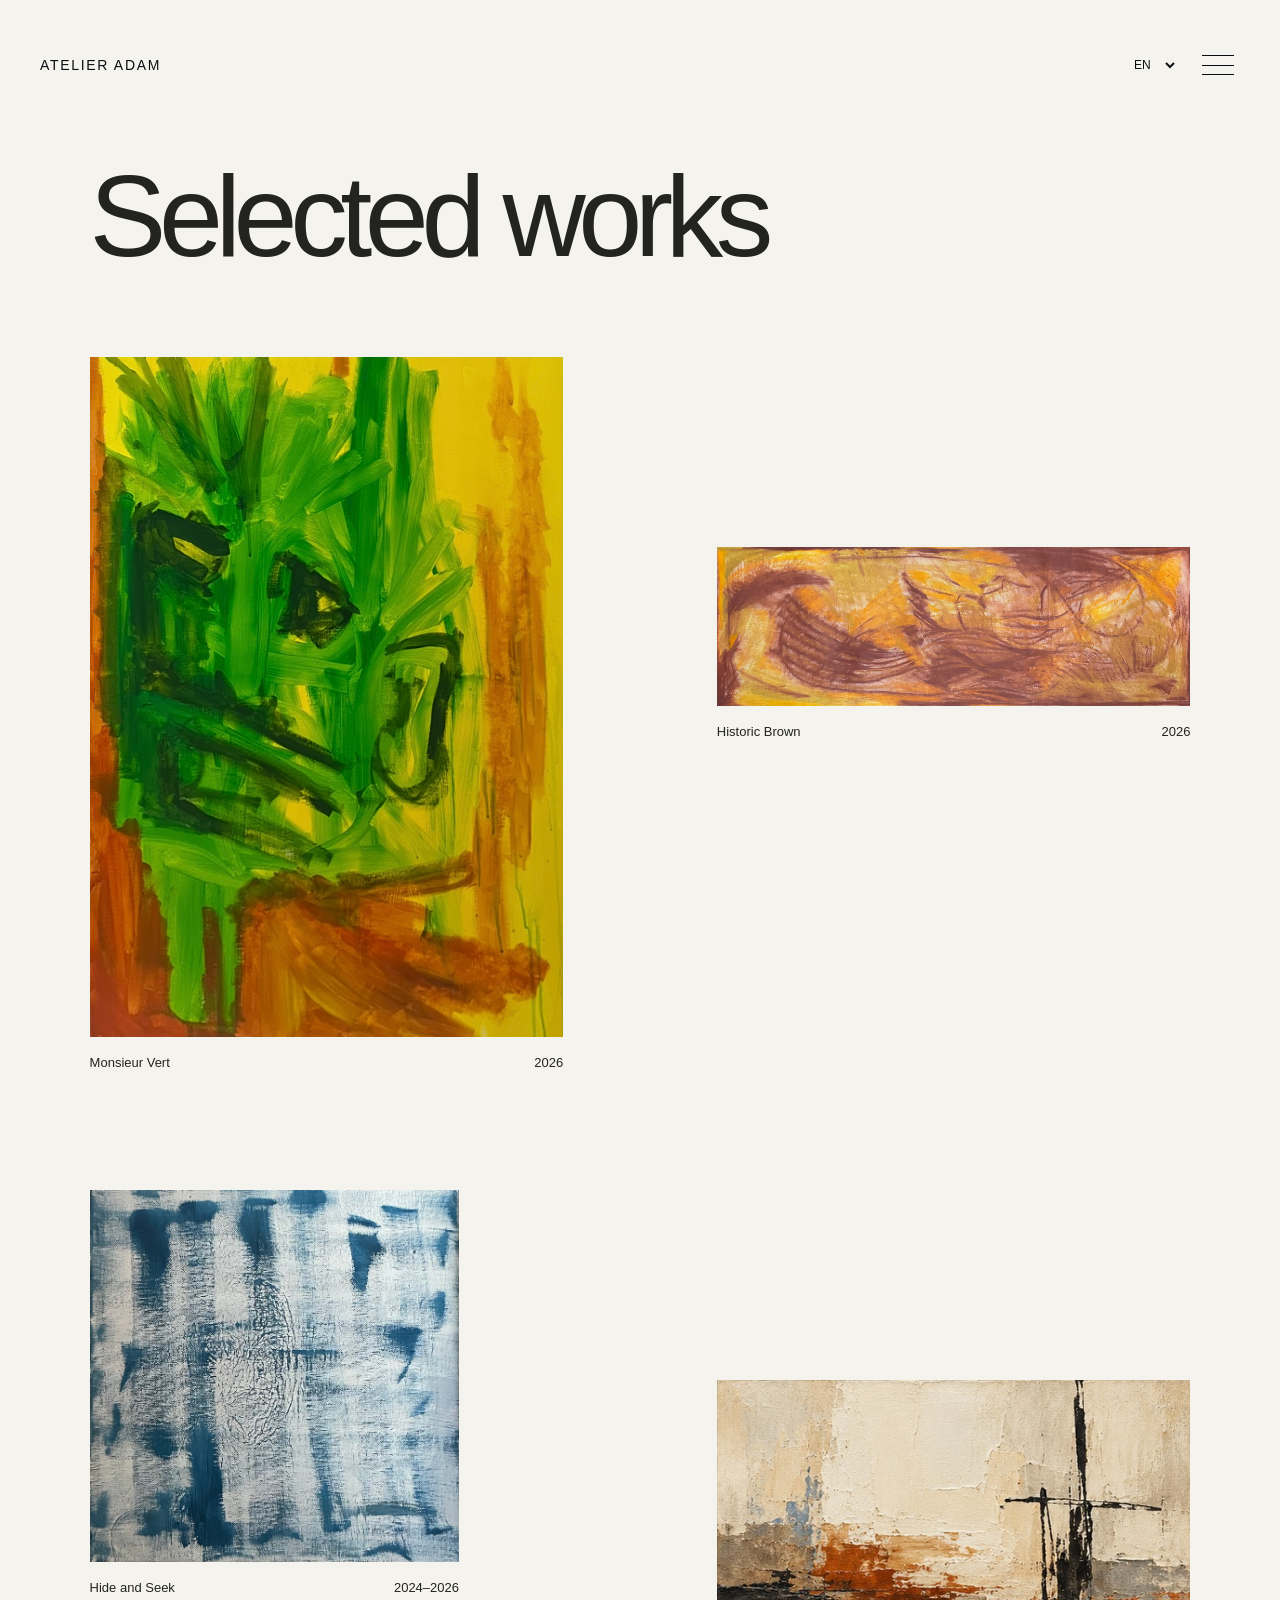
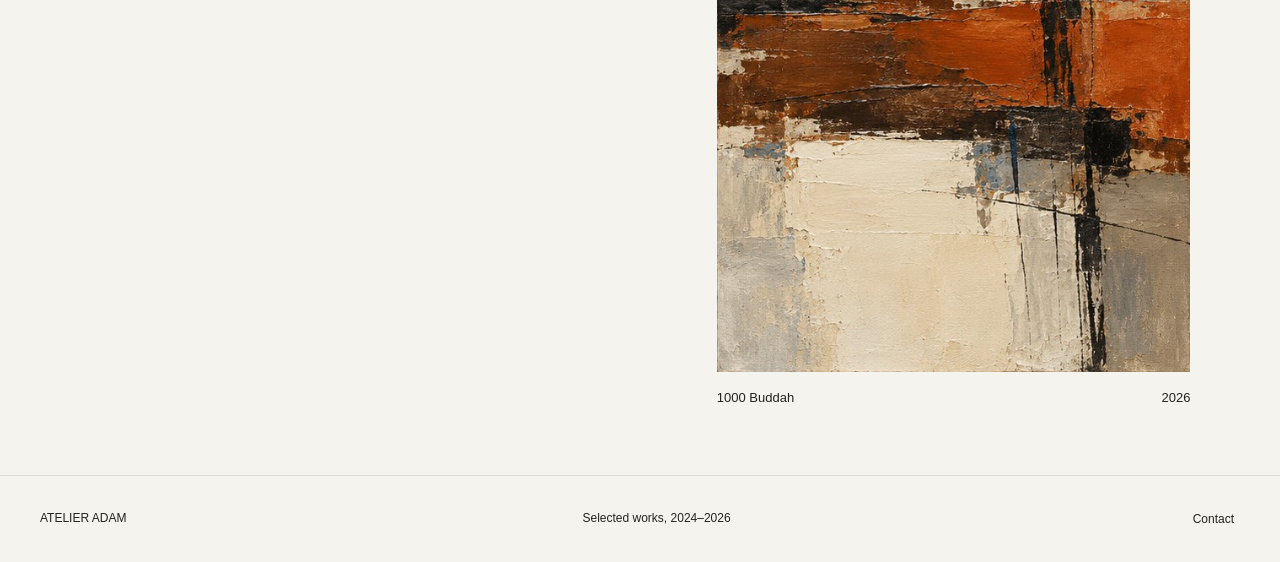
==== index.html @ fbb30935 "Initial commit" ====
<!doctype html>
<html lang="en">
  <head>
    <meta charset="utf-8">

    <meta
      name="viewport"
      content="width=device-width, initial-scale=1"
    >

    <title>Atelier Adam — Selected Works</title>

    <meta
      name="description"
      content="Selected paintings, material explorations and studio information."
    >

    <meta property="og:type" content="website">

    <meta
      property="og:title"
      content="Atelier Adam — Selected Works"
    >

    <meta
      property="og:description"
      content="Selected paintings, material explorations and studio information."
    >

    <link rel="canonical" href="/">

    <link
      rel="icon"
      type="image/svg+xml"
      href="data:image/svg+xml,%3Csvg xmlns='http://www.w3.org/2000/svg' viewBox='0 0 32 32'%3E%3Crect width='32' height='32' fill='%23f5f3ee'/%3E%3Cpath d='M8 25L16 6L24 25M11 19H21' fill='none' stroke='%2323231f' stroke-width='2'/%3E%3C/svg%3E"
    >

    <link rel="stylesheet" href="/style.css?v=3">
  </head>

  <body>
    <header>
      <a class="brand" href="/">ATELIER ADAM</a>

      <select
        id="language-select"
        class="language-select"
        aria-label="Language"
      >
        <option value="en">EN</option>
        <option value="fr">FR</option>
        <option value="zh">中文</option>
      </select>

      <button
        class="menu-toggle"
        aria-label="Open navigation"
        aria-haspopup="dialog"
        data-cursor="OPEN"
      >
        <span></span>
        <span></span>
        <span></span>
      </button>
    </header>

    <main></main>

    <!-- Navigation -->
    <dialog
      id="menu"
      class="overlay"
      aria-label="Navigation"
    >
      <button
        class="close"
        data-close
        aria-label="Close navigation"
      >
        ×
      </button>

      <nav class="menu-content">
        <a href="/index/">Index</a>
        <a href="/about/">About</a>
        <button data-contact>Contact</button>
      </nav>

      <div class="menu-foot small">
        SELECTED WORKS / 2024—2026
      </div>
    </dialog>

    <!-- Contact -->
    <dialog
      id="contact"
      class="overlay"
      aria-label="Studio contact"
    >
      <button
        class="close"
        data-close
        aria-label="Close contact"
      >
        ×
      </button>

      <div class="contact-painting" aria-hidden="true">
        <div class="contact-painting-float">
          <div class="contact-painting-spin">
            <div class="contact-painting-front">
              <img src="/images/artwork-02.jpg" alt="">
            </div>

            <div class="contact-painting-back"></div>

            <div class="contact-edge contact-edge-left"></div>
            <div class="contact-edge contact-edge-right"></div>
            <div class="contact-edge contact-edge-top"></div>
            <div class="contact-edge contact-edge-bottom"></div>
          </div>
        </div>
      </div>

      <div class="contact-lines">
        <div>
          <p>EMAIL</p>

          <a href="mailto:adsen16@outlook.com">
            adsen16@outlook.com
          </a>
        </div>

        <div>
          <p>INSTAGRAM</p>

          <a
            href="https://www.instagram.com/adam_ijd/"
            target="_blank"
            rel="noopener"
          >
            @adam_ijd
          </a>
        </div>

        <div>
          <p>LOCATION</p>

          <span class="location">
            Paris / New York / Nanjing
          </span>
        </div>
      </div>
    </dialog>

    <div class="cursor" aria-hidden="true"></div>

    <script src="/app.js?v=3" defer></script>
  </body>
</html>
---- style.css ----
:root{--paper:#f5f3ee;--ink:#23231f}*{box-sizing:border-box}html{scroll-behavior:smooth}body{margin:0;background:var(--paper);color:var(--ink);font-family:Helvetica Neue,Helvetica,Arial,sans-serif;font-weight:400}a{color:inherit;text-decoration:none}button{font:inherit;color:inherit;border:0;background:none;cursor:pointer}button,a{touch-action:manipulation}a:focus-visible,button:focus-visible{outline:2px solid currentColor;outline-offset:8px}header{position:fixed;z-index:30;top:0;left:0;width:100%;display:flex;justify-content:space-between;align-items:center;padding:30px 40px;mix-blend-mode:difference;color:#fff}.brand{font-size:14px;letter-spacing:.12em}.menu-toggle{width:44px;height:44px;padding:12px 6px;display:flex;flex-direction:column;justify-content:space-between}.menu-toggle span{height:1px;background:currentColor;width:32px}.home{height:520vh}.stage{height:100svh;position:sticky;top:0;overflow:hidden;perspective:1400px}.floating{position:absolute;width:clamp(230px,29vw,470px);height:clamp(310px,39vw,620px);left:50%;top:47%;transform:translate(-50%,-50%);will-change:transform}.floating img{width:100%;height:100%;object-fit:cover;border:7px solid #c9bca4;box-shadow:5px 2px 0 #746d5e,8px 3px 0 #b7ac96}.floor-shadow{position:absolute;left:50%;top:82%;width:30vw;min-width:210px;height:22px;border-radius:50%;background:#3b332b;filter:blur(21px);opacity:.17;transform:translateX(-50%)}.intro-caption{position:absolute;bottom:35px;left:40px;font-size:12px;letter-spacing:.08em;line-height:1.7}.scroll-note{position:absolute;bottom:40px;right:40px;font-size:12px;letter-spacing:.08em}.scene{position:absolute;inset:0;opacity:0;pointer-events:none;overflow:hidden}.scene img{width:100%;height:100%;object-fit:cover;will-change:transform}.scene-label{position:absolute;bottom:70px;left:7vw;color:white;mix-blend-mode:difference}.scene-label h2{font-weight:400;font-size:clamp(24px,4vw,65px);margin:0 0 12px}.scene-label p{font-size:13px;line-height:1.8}.scene.visible{pointer-events:auto}.home-end{min-height:75vh;display:flex;align-items:center;justify-content:center;flex-direction:column;gap:30px}.large-link{font-size:clamp(44px,8vw,130px);font-weight:300;letter-spacing:-.055em}.small{font-size:12px;letter-spacing:.08em;text-transform:uppercase}.page{min-height:100svh;padding:150px 7vw 70px;animation:enter .7s both}.page-heading{font-size:clamp(50px,9vw,130px);font-weight:300;letter-spacing:-.065em;margin:0 0 75px}.index-grid{display:grid;grid-template-columns:1fr 1fr;gap:120px 12vw;align-items:start}.work:nth-child(even){margin-top:190px}.work:nth-child(3n){width:78%}.work img{width:100%;max-height:680px;object-fit:cover;display:block;transition:transform .8s}.work:hover img{transform:scale(1.025)}.work figcaption{display:flex;justify-content:space-between;font-size:13px;margin-top:18px}.work figure{margin:0}.detail{display:grid;grid-template-columns:minmax(0,1.8fr) 1fr;gap:9vw;align-items:center}.slider{height:70svh;position:relative;overflow:hidden;touch-action:pan-y;cursor:grab}.slide{width:100%;height:100%;display:none;object-fit:contain;animation:enter .65s}.slide.active{display:block}.interior{position:relative;background:#e5e1d8;height:100%;display:none;align-items:center;justify-content:center;overflow:hidden}.interior.active{display:flex}.interior:before{content:'';position:absolute;bottom:0;height:25%;width:100%;background:#b5a897;transform:skewY(-4deg);transform-origin:left}.interior img{height:53%;width:42%;object-fit:cover;box-shadow:10px 13px 20px #554d3830;border:5px solid #a6997c;position:relative;margin-top:-18%}.slider-controls{display:flex;justify-content:space-between;align-items:center;margin-top:20px;font-size:12px}.slider-controls button{padding:10px}.info h1{font-size:32px;font-weight:400;letter-spacing:-.035em;margin:0 0 25px}.info p{font-size:14px;line-height:1.8}.info .description{font-size:16px;line-height:1.7;margin-top:36px;max-width:330px}.next-work{display:flex;justify-content:space-between;align-items:center;margin-top:140px;padding-top:35px;border-top:1px solid #d9d6cf}.next-work img{width:130px;height:160px;object-fit:cover}.next-work h2{font-size:38px;font-weight:300}.about-layout{display:grid;grid-template-columns:1fr 1fr;gap:10vw;align-items:center}.about-image{width:100%;height:65vh;object-fit:cover;filter:grayscale(1)}.about-text h1{font-size:clamp(36px,5vw,70px);font-weight:300;letter-spacing:-.04em}.about-text p{font-size:16px;line-height:1.8;max-width:430px}.overlay{border:0;padding:0;width:100vw;max-width:none;height:100svh;max-height:none;background:var(--paper);color:var(--ink)}.overlay::backdrop{background:#f5f3eee8}.overlay[open]{animation:enter .55s both}.close{position:absolute;right:40px;top:35px;width:44px;height:44px;font-size:30px;font-weight:200;z-index:3}.menu-content{height:100%;display:flex;flex-direction:column;justify-content:center;padding:8vw}.menu-content a,.menu-content button{text-align:left;width:max-content;font-size:clamp(55px,10vw,145px);font-weight:300;letter-spacing:-.06em;line-height:1.25;transition:opacity .3s}.menu-content a:hover,.menu-content button:hover{opacity:.45}.menu-foot{position:absolute;bottom:35px;left:8vw}.contact-art{position:absolute;width:33vw;height:64vh;object-fit:cover;top:18%;left:34%;transform:rotate(-5deg);animation:contact-in 1s both}.contact-lines{position:relative;z-index:2;margin:22vh 8vw;display:flex;flex-direction:column;gap:45px}.contact-lines div{animation:enter .8s both}.contact-lines div:nth-child(2){animation-delay:.1s}.contact-lines div:nth-child(3){animation-delay:.2s}.contact-lines p{font-size:12px;letter-spacing:.1em}.contact-lines a,.contact-lines .location{font-size:clamp(22px,4vw,58px);letter-spacing:-.03em;background:var(--paper);padding:4px 10px 4px 0}.cursor{position:fixed;top:0;left:0;z-index:100;pointer-events:none;border:1px solid currentColor;min-width:16px;height:16px;border-radius:50%;display:flex;align-items:center;justify-content:center;font-size:10px;transform:translate(-50%,-50%);color:#fff;mix-blend-mode:difference;transition:width .2s,height .2s}.cursor.label{width:58px;height:58px}footer{display:flex;justify-content:space-between;padding:35px 40px;font-size:12px;border-top:1px solid #dedbd4}::view-transition-old(root){animation:enter .5s reverse}::view-transition-new(root){animation:enter .6s}@keyframes enter{from{opacity:0;transform:translateY(20px)}to{opacity:1;transform:translateY(0)}}@keyframes contact-in{from{opacity:0;transform:translateY(70px) rotate(-12deg) scale(.85)}to{opacity:1;transform:rotate(-5deg)}}@media(pointer:coarse){.cursor{display:none}}@media(max-width:700px){header{padding:20px}.intro-caption{left:20px;bottom:25px}.scroll-note{right:20px;bottom:30px}.floating{width:58vw;height:77vw}.page{padding:120px 22px 50px}.index-grid{gap:65px 22px}.work:nth-child(even){margin-top:90px}.work:nth-child(3n){width:100%}.work figcaption{font-size:12px;gap:8px;flex-direction:column}.detail,.about-layout{grid-template-columns:1fr;gap:45px}.slider{height:58svh}.info .description{max-width:none}.next-work{margin-top:80px}.contact-art{width:62vw;height:55vh;left:25%;top:23%;opacity:.65}.contact-lines{margin:24vh 7vw}.close{right:20px;top:20px}.about-image{height:50vh}footer{padding:25px 20px;gap:20px}.scene-label{bottom:50px}.home{height:420vh}}@media(prefers-reduced-motion:reduce){html{scroll-behavior:auto}*,*:before,*:after{animation:none!important;transition:none!important}.cursor{display:none}.home{height:auto}.stage{position:relative;height:90svh}.scene{display:none}.floor-shadow{display:none}}

/* The opening work is a shallow, two-sided physical object. */
.floating{transform-style:preserve-3d}.painting-object{width:100%;height:100%;position:relative;transform-style:preserve-3d;will-change:transform}.painting-face{position:absolute;inset:0;backface-visibility:hidden}.painting-front{transform:translateZ(9px)}.painting-front img{display:block;box-shadow:none}.painting-back{transform:rotateY(180deg) translateZ(9px);background:#c6b99e;border:7px solid #9f9176;box-shadow:inset 0 0 35px #796c4b25}.painting-edge{position:absolute;background:#a99a7e;backface-visibility:visible}.edge-left,.edge-right{width:18px;height:100%;top:0}.edge-left{left:0;transform:translateX(-50%) rotateY(90deg)}.edge-right{right:0;transform:translateX(50%) rotateY(90deg)}.edge-top,.edge-bottom{width:100%;height:18px;left:0;background:#c7b99e}.edge-top{top:0;transform:translateY(-50%) rotateX(90deg)}.edge-bottom{bottom:0;transform:translateY(50%) rotateX(90deg)}

/* Scroll from the image into a quiet gallery wall. */
.floor-shadow {
  min-width: 0;
  height: 26px;
  filter: blur(14px);
  transform-origin: center;
  will-change: transform, opacity;
}
.scene{background:#eeece6}.wall-artwork{position:absolute;left:50%;top:46%;width:clamp(230px,29vw,470px);height:clamp(310px,39vw,620px);transform:translate(-50%,-50%);will-change:transform;box-shadow:9px 13px 19px #4c443b30,2px 3px 3px #4c443b25}.wall-artwork img{display:block;width:100%;height:100%;object-fit:cover;border:7px solid #c9bca4}.scene-label{color:#23231f;mix-blend-mode:normal;left:40px;bottom:35px}.scene-label h2{font-size:19px;letter-spacing:-.02em;margin-bottom:8px}.scene-label p{font-size:12px;line-height:1.6;margin:0}@media(max-width:700px){.wall-artwork{width:58vw;height:77vw}.scene-label{left:20px;bottom:25px}}


:root{--paper:#f5f3ee;--ink:#23231f}*{box-sizing:border-box}html{scroll-behavior:smooth}body{margin:0;background:var(--paper);color:var(--ink);font-family:Helvetica Neue,Helvetica,Arial,sans-serif;font-weight:400}a{color:inherit;text-decoration:none}button{font:inherit;color:inherit;border:0;background:none;cursor:pointer}button,a{touch-action:manipulation}a:focus-visible,button:focus-visible{outline:2px solid currentColor;outline-offset:8px}header{position:fixed;z-index:30;top:0;left:0;width:100%;display:flex;justify-content:space-between;align-items:center;padding:30px 40px;mix-blend-mode:difference;color:#fff}.brand{font-size:14px;letter-spacing:.12em}.menu-toggle{width:44px;height:44px;padding:12px 6px;display:flex;flex-direction:column;justify-content:space-between}.menu-toggle span{height:1px;background:currentColor;width:32px}.home{height:520vh}.stage{height:100svh;position:sticky;top:0;overflow:hidden;perspective:1400px}.floating{position:absolute;width:clamp(230px,29vw,470px);height:clamp(310px,39vw,620px);left:50%;top:47%;transform:translate(-50%,-50%);will-change:transform}.floating img{width:100%;height:100%;object-fit:cover;border:7px solid #c9bca4;box-shadow:5px 2px 0 #746d5e,8px 3px 0 #b7ac96}.floor-shadow{position:absolute;left:50%;top:82%;width:30vw;min-width:210px;height:22px;border-radius:50%;background:#3b332b;filter:blur(21px);opacity:.17;transform:translateX(-50%)}.intro-caption{position:absolute;bottom:35px;left:40px;font-size:12px;letter-spacing:.08em;line-height:1.7}.scroll-note{position:absolute;bottom:40px;right:40px;font-size:12px;letter-spacing:.08em}.scene{position:absolute;inset:0;opacity:0;pointer-events:none;overflow:hidden}.scene img{width:100%;height:100%;object-fit:cover;will-change:transform}.scene-label{position:absolute;bottom:70px;left:7vw;color:white;mix-blend-mode:difference}.scene-label h2{font-weight:400;font-size:clamp(24px,4vw,65px);margin:0 0 12px}.scene-label p{font-size:13px;line-height:1.8}.scene.visible{pointer-events:auto}.home-end{min-height:75vh;display:flex;align-items:center;justify-content:center;flex-direction:column;gap:30px}.large-link{font-size:clamp(44px,8vw,130px);font-weight:300;letter-spacing:-.055em}.small{font-size:12px;letter-spacing:.08em;text-transform:uppercase}.page{min-height:100svh;padding:150px 7vw 70px;animation:enter .7s both}.page-heading{font-size:clamp(50px,9vw,130px);font-weight:300;letter-spacing:-.065em;margin:0 0 75px}.index-grid{display:grid;grid-template-columns:1fr 1fr;gap:120px 12vw;align-items:start}.work:nth-child(even){margin-top:190px}.work:nth-child(3n){width:78%}.work img{width:100%;max-height:680px;object-fit:cover;display:block;transition:transform .8s}.work:hover img{transform:scale(1.025)}.work figcaption{display:flex;justify-content:space-between;font-size:13px;margin-top:18px}.work figure{margin:0}.detail{display:grid;grid-template-columns:minmax(0,1.8fr) 1fr;gap:9vw;align-items:center}.slider{height:70svh;position:relative;overflow:hidden;touch-action:pan-y;cursor:grab}.slide{width:100%;height:100%;display:none;object-fit:contain;animation:enter .65s}.slide.active{display:block}.interior{position:relative;background:#e5e1d8;height:100%;display:none;align-items:center;justify-content:center;overflow:hidden}.interior.active{display:flex}.interior:before{content:'';position:absolute;bottom:0;height:25%;width:100%;background:#b5a897;transform:skewY(-4deg);transform-origin:left}.interior img{height:53%;width:42%;object-fit:cover;box-shadow:10px 13px 20px #554d3830;border:5px solid #a6997c;position:relative;margin-top:-18%}.slider-controls{display:flex;justify-content:space-between;align-items:center;margin-top:20px;font-size:12px}.slider-controls button{padding:10px}.info h1{font-size:32px;font-weight:400;letter-spacing:-.035em;margin:0 0 25px}.info p{font-size:14px;line-height:1.8}.info .description{font-size:16px;line-height:1.7;margin-top:36px;max-width:330px}.next-work{display:flex;justify-content:space-between;align-items:center;margin-top:140px;padding-top:35px;border-top:1px solid #d9d6cf}.next-work img{width:130px;height:160px;object-fit:cover}.next-work h2{font-size:38px;font-weight:300}.about-layout{display:grid;grid-template-columns:1fr 1fr;gap:10vw;align-items:center}.about-image{width:100%;height:65vh;object-fit:cover;filter:grayscale(1)}.about-text h1{font-size:clamp(36px,5vw,70px);font-weight:300;letter-spacing:-.04em}.about-text p{font-size:16px;line-height:1.8;max-width:430px}.overlay{border:0;padding:0;width:100vw;max-width:none;height:100svh;max-height:none;background:var(--paper);color:var(--ink)}.overlay::backdrop{background:#f5f3eee8}.overlay[open]{animation:enter .55s both}.close{position:absolute;right:40px;top:35px;width:44px;height:44px;font-size:30px;font-weight:200;z-index:3}.menu-content{height:100%;display:flex;flex-direction:column;justify-content:center;padding:8vw}.menu-content a,.menu-content button{text-align:left;width:max-content;font-size:clamp(55px,10vw,145px);font-weight:300;letter-spacing:-.06em;line-height:1.25;transition:opacity .3s}.menu-content a:hover,.menu-content button:hover{opacity:.45}.menu-foot{position:absolute;bottom:35px;left:8vw}.contact-art{position:absolute;width:33vw;height:64vh;object-fit:cover;top:18%;left:34%;transform:rotate(-5deg);animation:contact-in 1s both}.contact-lines{position:relative;z-index:2;margin:22vh 8vw;display:flex;flex-direction:column;gap:45px}.contact-lines div{animation:enter .8s both}.contact-lines div:nth-child(2){animation-delay:.1s}.contact-lines div:nth-child(3){animation-delay:.2s}.contact-lines p{font-size:12px;letter-spacing:.1em}.contact-lines a,.contact-lines .location{font-size:clamp(22px,4vw,58px);letter-spacing:-.03em;background:var(--paper);padding:4px 10px 4px 0}.cursor{position:fixed;top:0;left:0;z-index:100;pointer-events:none;border:1px solid currentColor;min-width:16px;height:16px;border-radius:50%;display:flex;align-items:center;justify-content:center;font-size:10px;transform:translate(-50%,-50%);color:#fff;mix-blend-mode:difference;transition:width .2s,height .2s}.cursor.label{width:58px;height:58px}footer{display:flex;justify-content:space-between;padding:35px 40px;font-size:12px;border-top:1px solid #dedbd4}::view-transition-old(root){animation:enter .5s reverse}::view-transition-new(root){animation:enter .6s}@keyframes enter{from{opacity:0;transform:translateY(20px)}to{opacity:1;transform:translateY(0)}}@keyframes contact-in{from{opacity:0;transform:translateY(70px) rotate(-12deg) scale(.85)}to{opacity:1;transform:rotate(-5deg)}}@media(pointer:coarse){.cursor{display:none}}@media(max-width:700px){header{padding:20px}.intro-caption{left:20px;bottom:25px}.scroll-note{right:20px;bottom:30px}.floating{width:58vw;height:77vw}.page{padding:120px 22px 50px}.index-grid{gap:65px 22px}.work:nth-child(even){margin-top:90px}.work:nth-child(3n){width:100%}.work figcaption{font-size:12px;gap:8px;flex-direction:column}.detail,.about-layout{grid-template-columns:1fr;gap:45px}.slider{height:58svh}.info .description{max-width:none}.next-work{margin-top:80px}.contact-art{width:62vw;height:55vh;left:25%;top:23%;opacity:.65}.contact-lines{margin:24vh 7vw}.close{right:20px;top:20px}.about-image{height:50vh}footer{padding:25px 20px;gap:20px}.scene-label{bottom:50px}.home{height:420vh}}@media(prefers-reduced-motion:reduce){html{scroll-behavior:auto}*,*:before,*:after{animation:none!important;transition:none!important}.cursor{display:none}.home{height:auto}.stage{position:relative;height:90svh}.scene{display:none}.floor-shadow{display:none}}

/* The opening work is a shallow, two-sided physical object. */
.floating{transform-style:preserve-3d}.painting-object{width:100%;height:100%;position:relative;transform-style:preserve-3d;will-change:transform}.painting-face{position:absolute;inset:0;backface-visibility:hidden}.painting-front{transform:translateZ(9px)}.painting-front img{display:block;box-shadow:none}.painting-back{transform:rotateY(180deg) translateZ(9px);background:#c6b99e;border:7px solid #9f9176;box-shadow:inset 0 0 35px #796c4b25}.painting-edge{position:absolute;background:#a99a7e;backface-visibility:visible}.edge-left,.edge-right{width:18px;height:100%;top:0}.edge-left{left:0;transform:translateX(-50%) rotateY(90deg)}.edge-right{right:0;transform:translateX(50%) rotateY(90deg)}.edge-top,.edge-bottom{width:100%;height:18px;left:0;background:#c7b99e}.edge-top{top:0;transform:translateY(-50%) rotateX(90deg)}.edge-bottom{bottom:0;transform:translateY(50%) rotateX(90deg)}

/* Scroll from the image into a quiet gallery wall. */
.floor-shadow {
  min-width: 0;
  height: 26px;
  filter: blur(14px);
  transform-origin: center;
  will-change: transform, opacity;
}
.scene{background:#eeece6}.wall-artwork{position:absolute;left:50%;top:46%;width:clamp(230px,29vw,470px);height:clamp(310px,39vw,620px);transform:translate(-50%,-50%);will-change:transform;box-shadow:9px 13px 19px #4c443b30,2px 3px 3px #4c443b25}.wall-artwork img{display:block;width:100%;height:100%;object-fit:cover;border:7px solid #c9bca4}.scene-label{color:#23231f;mix-blend-mode:normal;left:40px;bottom:35px}.scene-label h2{font-size:19px;letter-spacing:-.02em;margin-bottom:8px}.scene-label p{font-size:12px;line-height:1.6;margin:0}@media(max-width:700px){.wall-artwork{width:58vw;height:77vw}.scene-label{left:20px;bottom:25px}}


/* Contact painting */
#contact {
  isolation: isolate;
}

#contact .contact-painting {
  position: absolute;
  top: 50%;
  left: 55%;
  width: min(28vw, 320px);
  perspective: 1400px;
  transform: translate(-50%, -50%);
  pointer-events: none;
  user-select: none;
  z-index: 0;
}

#contact .contact-painting-float {
  transform-style: preserve-3d;
  animation: contact-float 8s ease-in-out infinite;
}

#contact .contact-painting-spin {
  position: relative;
  transform-style: preserve-3d;
  animation: contact-turn 40s linear infinite;
}

#contact .contact-painting-front {
  position: relative;
  transform: translateZ(3px);
  backface-visibility: hidden;
}

#contact .contact-painting-front img {
  display: block;
  width: 100%;
  height: auto;
  border: 7px solid #c9bca4;
}

#contact .contact-painting-back {
  position: absolute;
  inset: 0;
  background: #c6b99e;
  border: 7px solid #9f9176;
  transform: rotateY(180deg) translateZ(3px);
  backface-visibility: hidden;
}

#contact .contact-lines {
  position: relative;
  z-index: 2;
}

@keyframes contact-turn {
  from {
    transform: rotateY(0deg);
  }

  to {
    transform: rotateY(360deg);
  }
}

@keyframes contact-float {
  0%, 100% {
    transform: translateY(0);
  }

  50% {
    transform: translateY(-14px);
  }
}

@media (max-width: 700px) {
  #contact .contact-painting {
    left: 60%;
    width: min(45vw, 240px);
  }
}

@media (prefers-reduced-motion: reduce) {
  #contact .contact-painting-float,
  #contact .contact-painting-spin {
    animation: none;
  }
}

/* Contact painting edges — 6px thick */
#contact .contact-edge {
  position: absolute;
  background: #a99a7e;
  backface-visibility: visible;
  pointer-events: none;
}

#contact .contact-edge-left,
#contact .contact-edge-right {
  top: 0;
  width: 6px;
  height: 100%;
}

#contact .contact-edge-left {
  left: 0;
  transform: translateX(-50%) rotateY(90deg);
}

#contact .contact-edge-right {
  right: 0;
  transform: translateX(50%) rotateY(90deg);
}

#contact .contact-edge-top,
#contact .contact-edge-bottom {
  left: 0;
  width: 100%;
  height: 6px;
  background: #c7b99e;
}

#contact .contact-edge-top {
  top: 0;
  transform: translateY(-50%) rotateX(90deg);
}

#contact .contact-edge-bottom {
  bottom: 0;
  transform: translateY(50%) rotateX(90deg);
}

/* Language selector */
header .language-select {
  margin-left: auto;
  margin-right: 18px;
  padding: 8px 4px;

  color: inherit;
  background: transparent;
  border: none;

  font: inherit;
  font-size: 12px;
  cursor: pointer;
}

header .language-select option {
  color: #23231f;
  background: #f5f3ee;
}

header .language-select:focus-visible {
  outline: 2px solid currentColor;
  outline-offset: 4px;
}

/* Fonts suitable for Simplified Chinese */
html[lang="zh"] body {
  font-family:
    "PingFang SC",
    "Microsoft YaHei",
    "Noto Sans CJK SC",
    sans-serif;
}

html[lang="zh"] .small,
html[lang="zh"] .large-link,
html[lang="zh"] .page-heading,
html[lang="zh"] .menu-content a,
html[lang="zh"] .menu-content button {
  letter-spacing: normal;
}

@media (max-width: 700px) {
  header .language-select {
    margin-right: 10px;
  }

  html[lang="zh"] .contact-lines a,
  html[lang="zh"] .contact-lines .location {
    overflow-wrap: anywhere;
  }
}

/* Lower the About portrait slightly. */
.about-image {
  transform: translateY(40px);
}

/* Keep the mobile layout unchanged. */
@media (max-width: 700px) {
  .about-image {
    transform: none;
  }
}

/* Keep the image and its text vertically centered. */
.detail {
  align-items: center;
}

/* Give the text and inquiry the same width. */
.detail .info {
  width: 100%;
  max-width: 330px;
}

.detail .info .description {
  max-width: 100%;
}


.detail .info button[data-contact],
.detail .info .sold-label {
  display: block;
  width: 100%;
  margin: 24px 0 0;
  padding: 0;
  text-align: left;
}
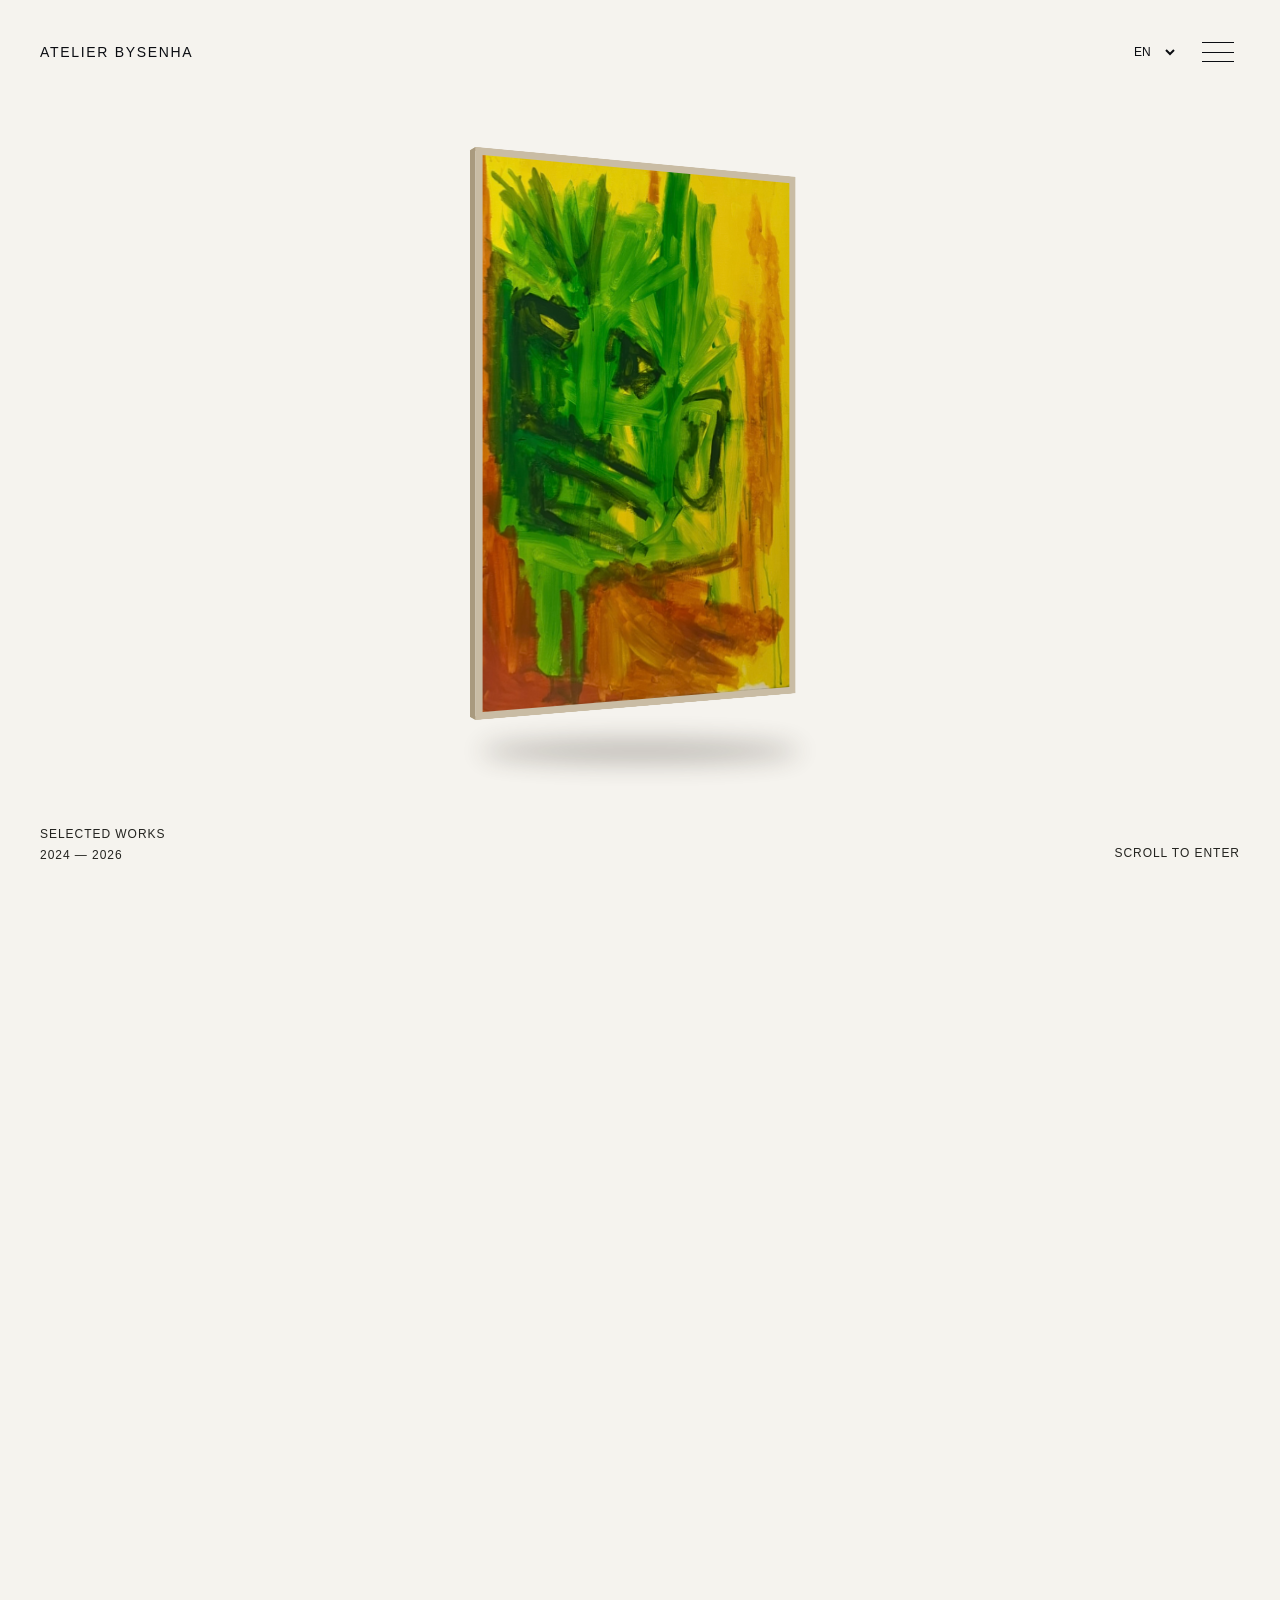
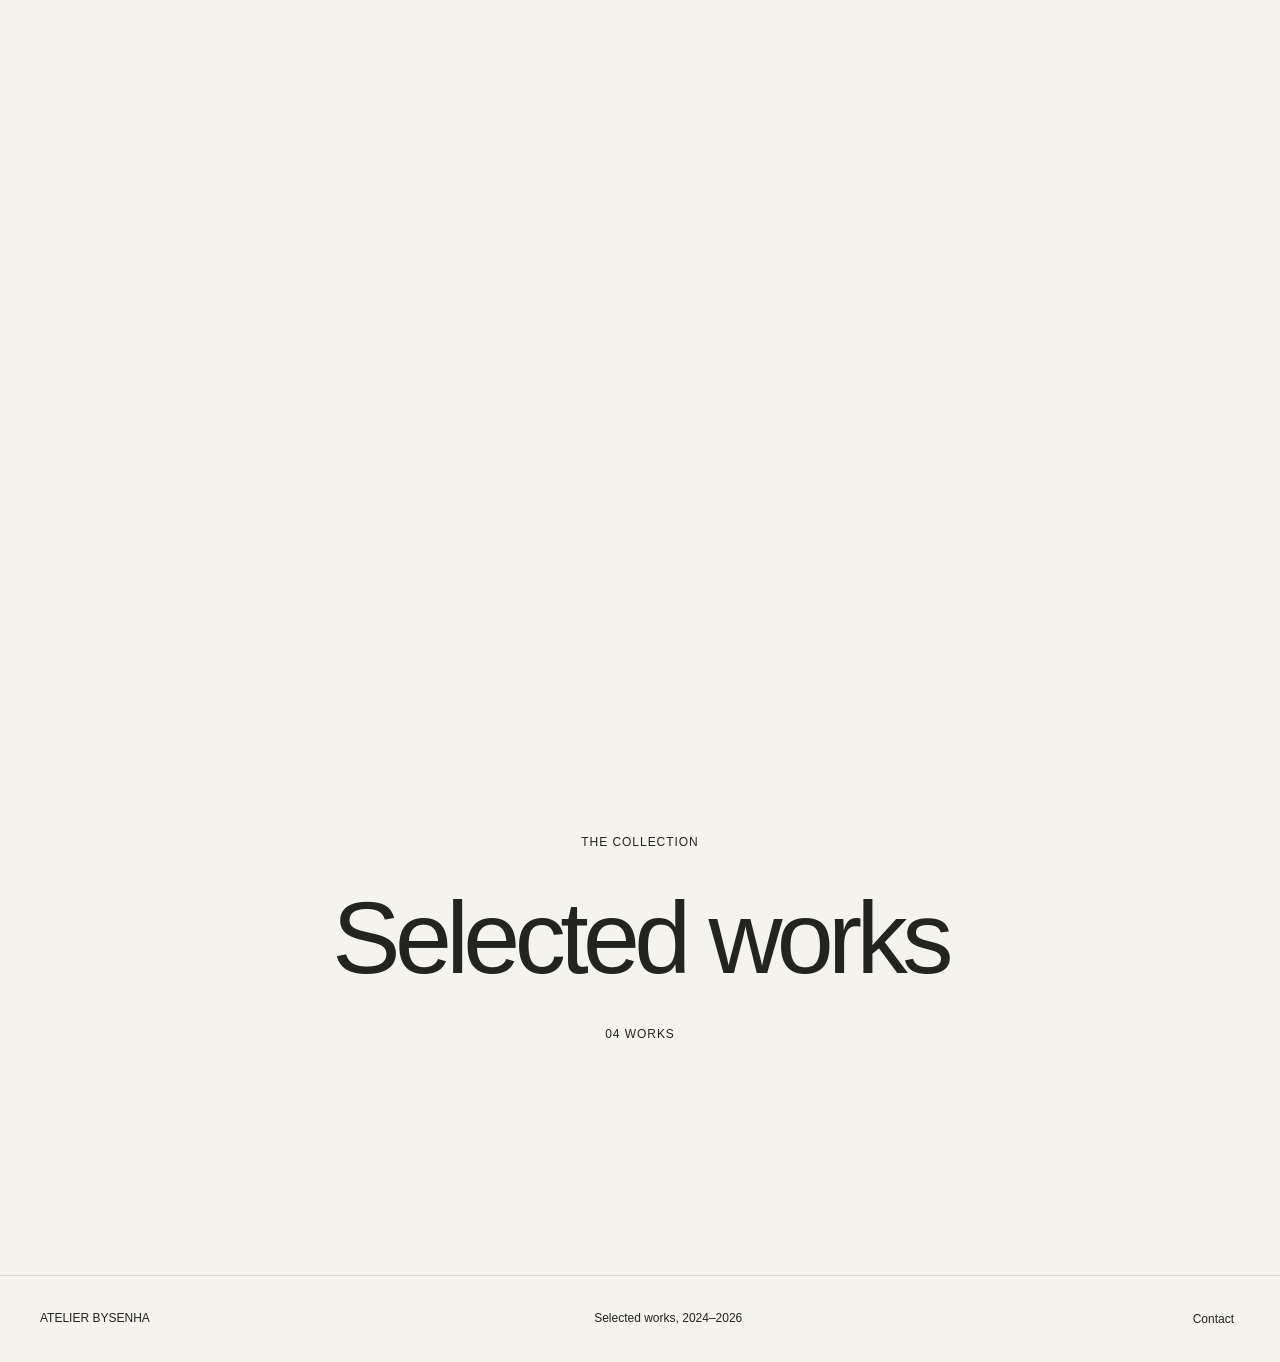
==== commit 8a4f1890: "Fix GitHub Pages paths and routing" ====
--- a/index.html
+++ b/index.html
@@ -2,13 +2,27 @@
 <html lang="en">
   <head>
     <meta charset="utf-8">
+      <script>
+        (() => {
+          const repositoryPath = '/ATELIER_BYSENHA/';
 
+          const siteRoot =
+            location.pathname === '/ATELIER_BYSENHA' ||
+            location.pathname.startsWith(repositoryPath)
+              ? repositoryPath
+              : '/';
+
+          const base = document.createElement('base');
+          base.href = location.origin + siteRoot;
+          document.head.prepend(base);
+        })();
+      </script>
     <meta
       name="viewport"
       content="width=device-width, initial-scale=1"
     >
 
-    <title>Atelier Adam — Selected Works</title>
+    <title>Atelier BySenha — Selected Works</title>
 
     <meta
       name="description"
@@ -19,7 +33,7 @@
 
     <meta
       property="og:title"
-      content="Atelier Adam — Selected Works"
+      content="Atelier BySenha — Selected Works"
     >
 
     <meta
@@ -27,7 +41,7 @@
       content="Selected paintings, material explorations and studio information."
     >
 
-    <link rel="canonical" href="/">
+    <link rel="canonical" href="./">
 
     <link
       rel="icon"
@@ -35,12 +49,12 @@
       href="data:image/svg+xml,%3Csvg xmlns='http://www.w3.org/2000/svg' viewBox='0 0 32 32'%3E%3Crect width='32' height='32' fill='%23f5f3ee'/%3E%3Cpath d='M8 25L16 6L24 25M11 19H21' fill='none' stroke='%2323231f' stroke-width='2'/%3E%3C/svg%3E"
     >
 
-    <link rel="stylesheet" href="/style.css?v=3">
+    <link rel="stylesheet" href="style.css?v=4">
   </head>
 
   <body>
     <header>
-      <a class="brand" href="/">ATELIER ADAM</a>
+      <a class="brand" href="./">ATELIER BYSENHA</a>
 
       <select
         id="language-select"
@@ -81,8 +95,8 @@
       </button>
 
       <nav class="menu-content">
-        <a href="/index/">Index</a>
-        <a href="/about/">About</a>
+        <a href="index/">Index</a>
+        <a href="about/">About</a>
         <button data-contact>Contact</button>
       </nav>
 
@@ -109,11 +123,9 @@
         <div class="contact-painting-float">
           <div class="contact-painting-spin">
             <div class="contact-painting-front">
-              <img src="/images/artwork-02.jpg" alt="">
+              <img src="images/artwork-02.jpg" alt="">
             </div>
-
             <div class="contact-painting-back"></div>
-
             <div class="contact-edge contact-edge-left"></div>
             <div class="contact-edge contact-edge-right"></div>
             <div class="contact-edge contact-edge-top"></div>
@@ -135,11 +147,11 @@
           <p>INSTAGRAM</p>
 
           <a
-            href="https://www.instagram.com/adam_ijd/"
+            href="https://www.instagram.com/atelier_bysenha/"
             target="_blank"
             rel="noopener"
           >
-            @adam_ijd
+            @atelier_bysenha
           </a>
         </div>
 
@@ -155,6 +167,6 @@
 
     <div class="cursor" aria-hidden="true"></div>
 
-    <script src="/app.js?v=3" defer></script>
+    <script src="app.js?v=4" defer></script>
   </body>
 </html>
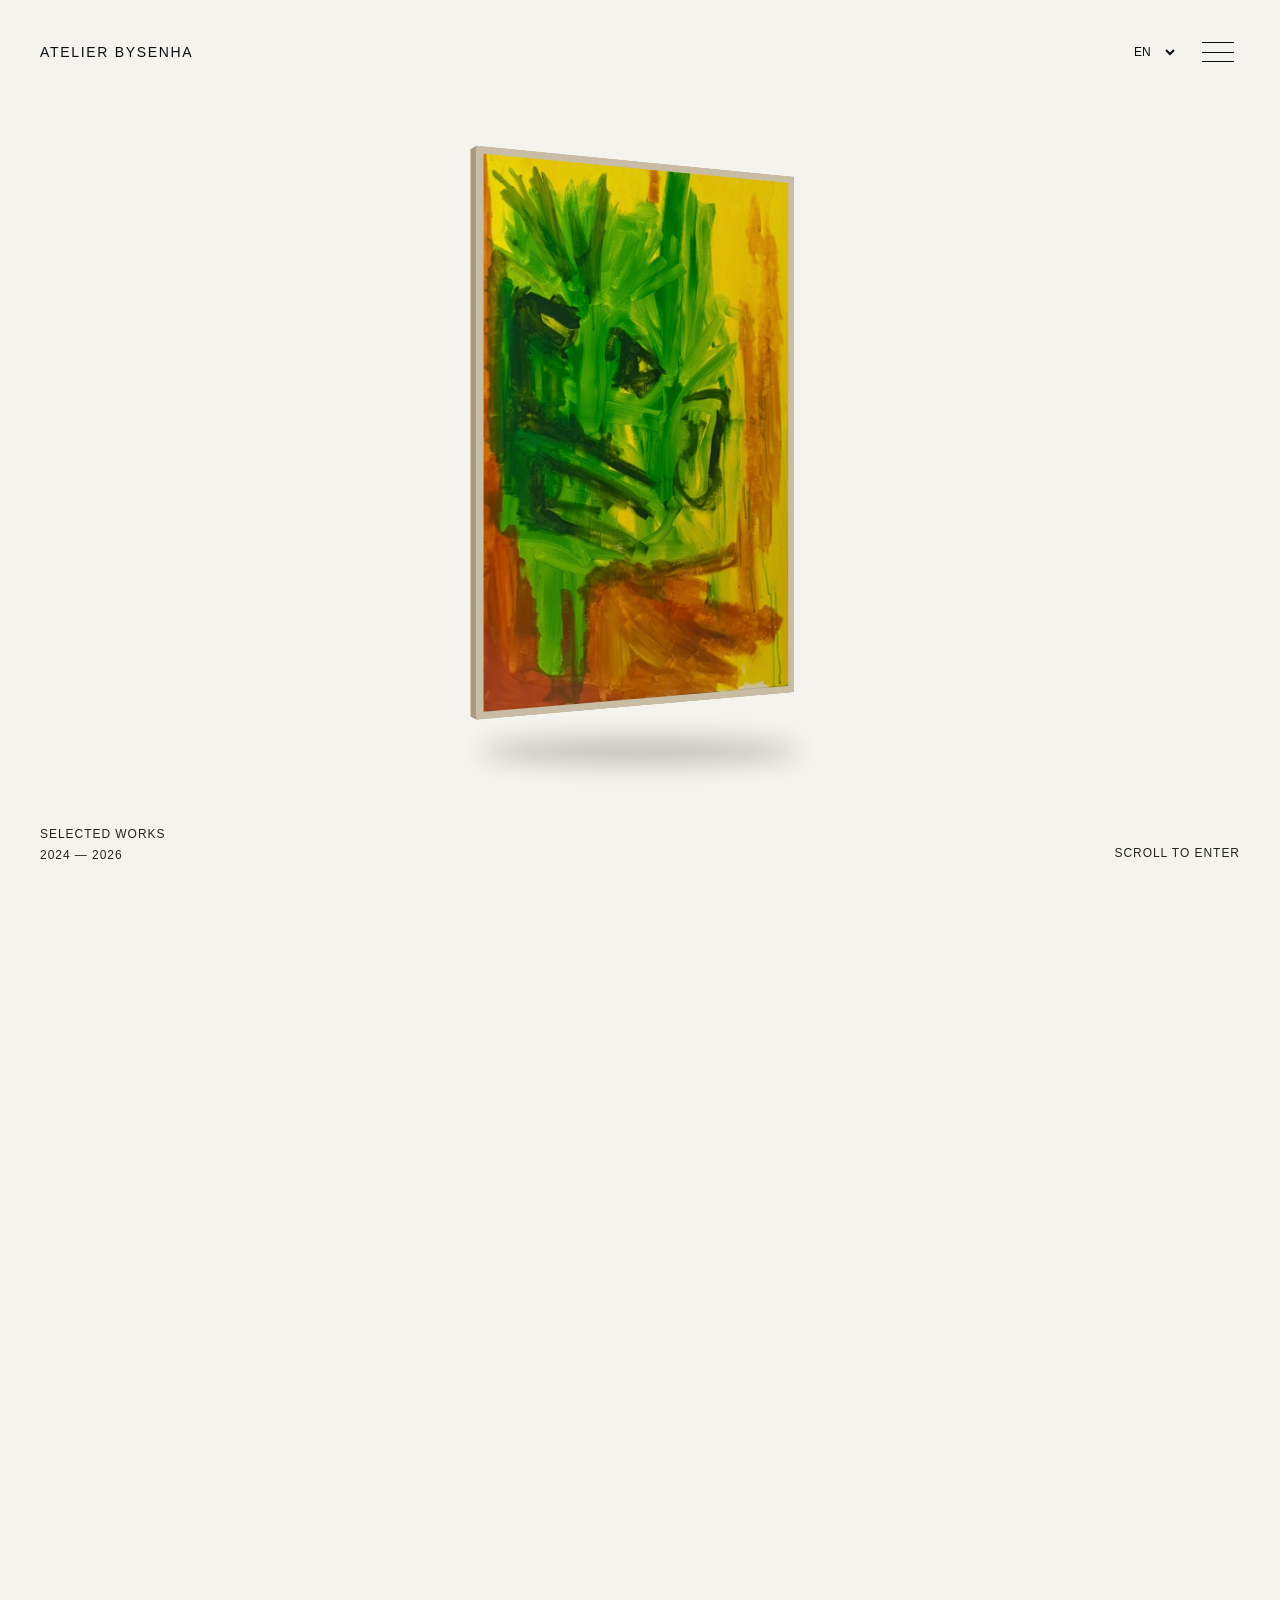
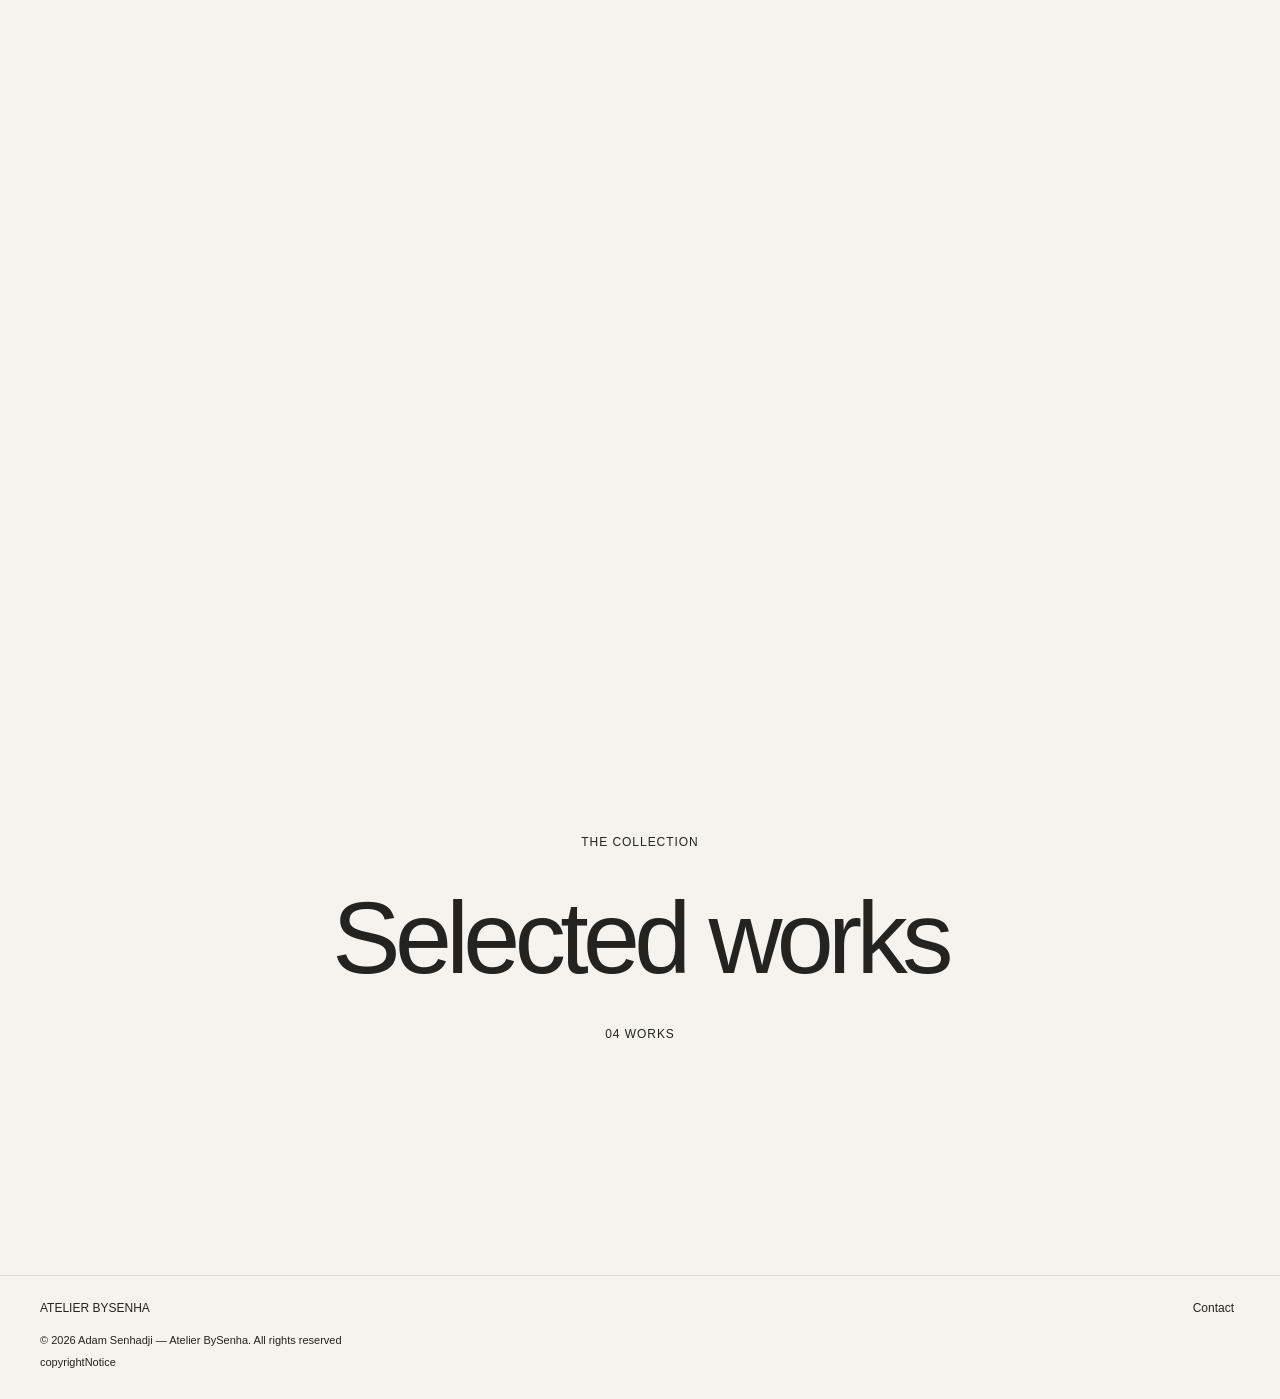
==== commit dfdb6e83: "UpDateInsta" ====
--- a/index.html
+++ b/index.html
@@ -147,11 +147,11 @@
           <p>INSTAGRAM</p>
 
           <a
-            href="https://www.instagram.com/atelier_bysenha/"
+            href="https://www.instagram.com/atelierbysenha/"
             target="_blank"
             rel="noopener"
           >
-            @atelier_bysenha
+            @AtelierBysenha
           </a>
         </div>
 
--- a/style.css
+++ b/style.css
@@ -250,4 +250,101 @@
   margin: 24px 0 0;
   padding: 0;
   text-align: left;
+}
+
+@media (max-width: 700px) {
+  /* Stable viewport while the browser toolbar appears/disappears. */
+  .stage {
+    height: 100svh;
+  }
+
+  /* Leave space beneath the opening painting. */
+  .floating {
+    top: 43%;
+  }
+
+  .floor-shadow {
+    top: 74%;
+  }
+
+  /* Keep the entry instructions visible above the screen edge. */
+  .intro-caption {
+    left: 20px;
+    bottom: calc(24px + env(safe-area-inset-bottom, 0px));
+    font-size: 10px;
+    max-width: 42%;
+  }
+
+  .scroll-note {
+    right: 20px;
+    bottom: calc(28px + env(safe-area-inset-bottom, 0px));
+    font-size: 10px;
+    max-width: 45%;
+    text-align: right;
+  }
+
+  /* Comfortable slider controls for fingers. */
+  .slider-controls button {
+    min-height: 44px;
+    min-width: 44px;
+  }
+
+  /* Allow natural vertical scrolling when touching the slider. */
+  .slider {
+    touch-action: pan-y pinch-zoom;
+  }
+}
+
+/* The custom cursor is unnecessary on touch devices. */
+@media (hover: none) and (pointer: coarse) {
+  .cursor {
+    display: none;
+  }
+}
+
+#menu .menu-content > a,
+#menu .menu-content > button {
+  display: block;
+  box-sizing: border-box;
+  width: 100%;
+  margin: 0;
+  padding: 0;
+  border: 0;
+  text-align: left;
+  text-indent: 0;
+}
+
+#menu .menu-content > button {
+  appearance: none;
+  -webkit-appearance: none;
+}
+
+footer.site-footer {
+  display: block;
+  padding: 24px 40px;
+}
+
+.site-footer .footer-main {
+  display: flex;
+  justify-content: space-between;
+  align-items: center;
+  gap: 20px;
+}
+
+.site-footer .footer-copyright {
+  max-width: 760px;
+  margin-top: 16px;
+  color: var(--ink);
+  font-size: 11px;
+  line-height: 1.6;
+}
+
+.site-footer .footer-copyright p {
+  margin: 4px 0;
+}
+
+@media (max-width: 700px) {
+  footer.site-footer {
+    padding: 20px;
+  }
 }
